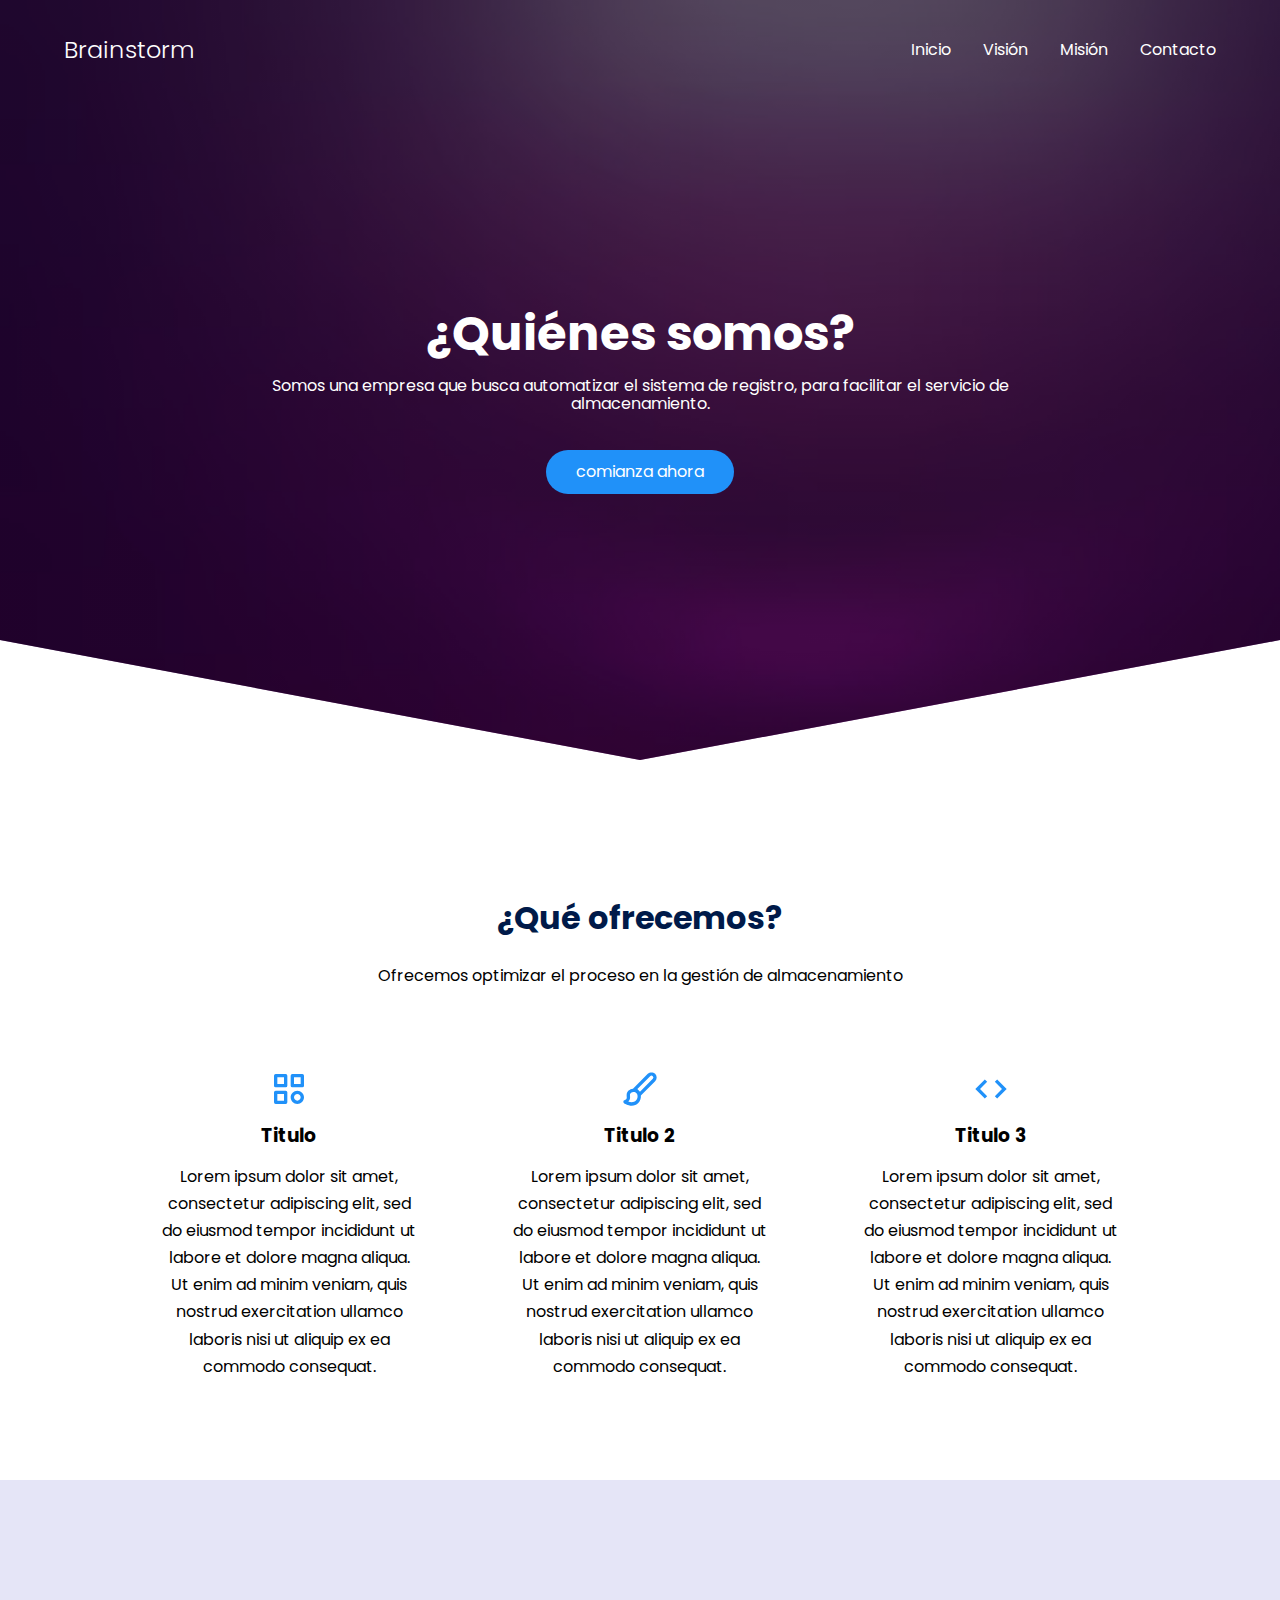
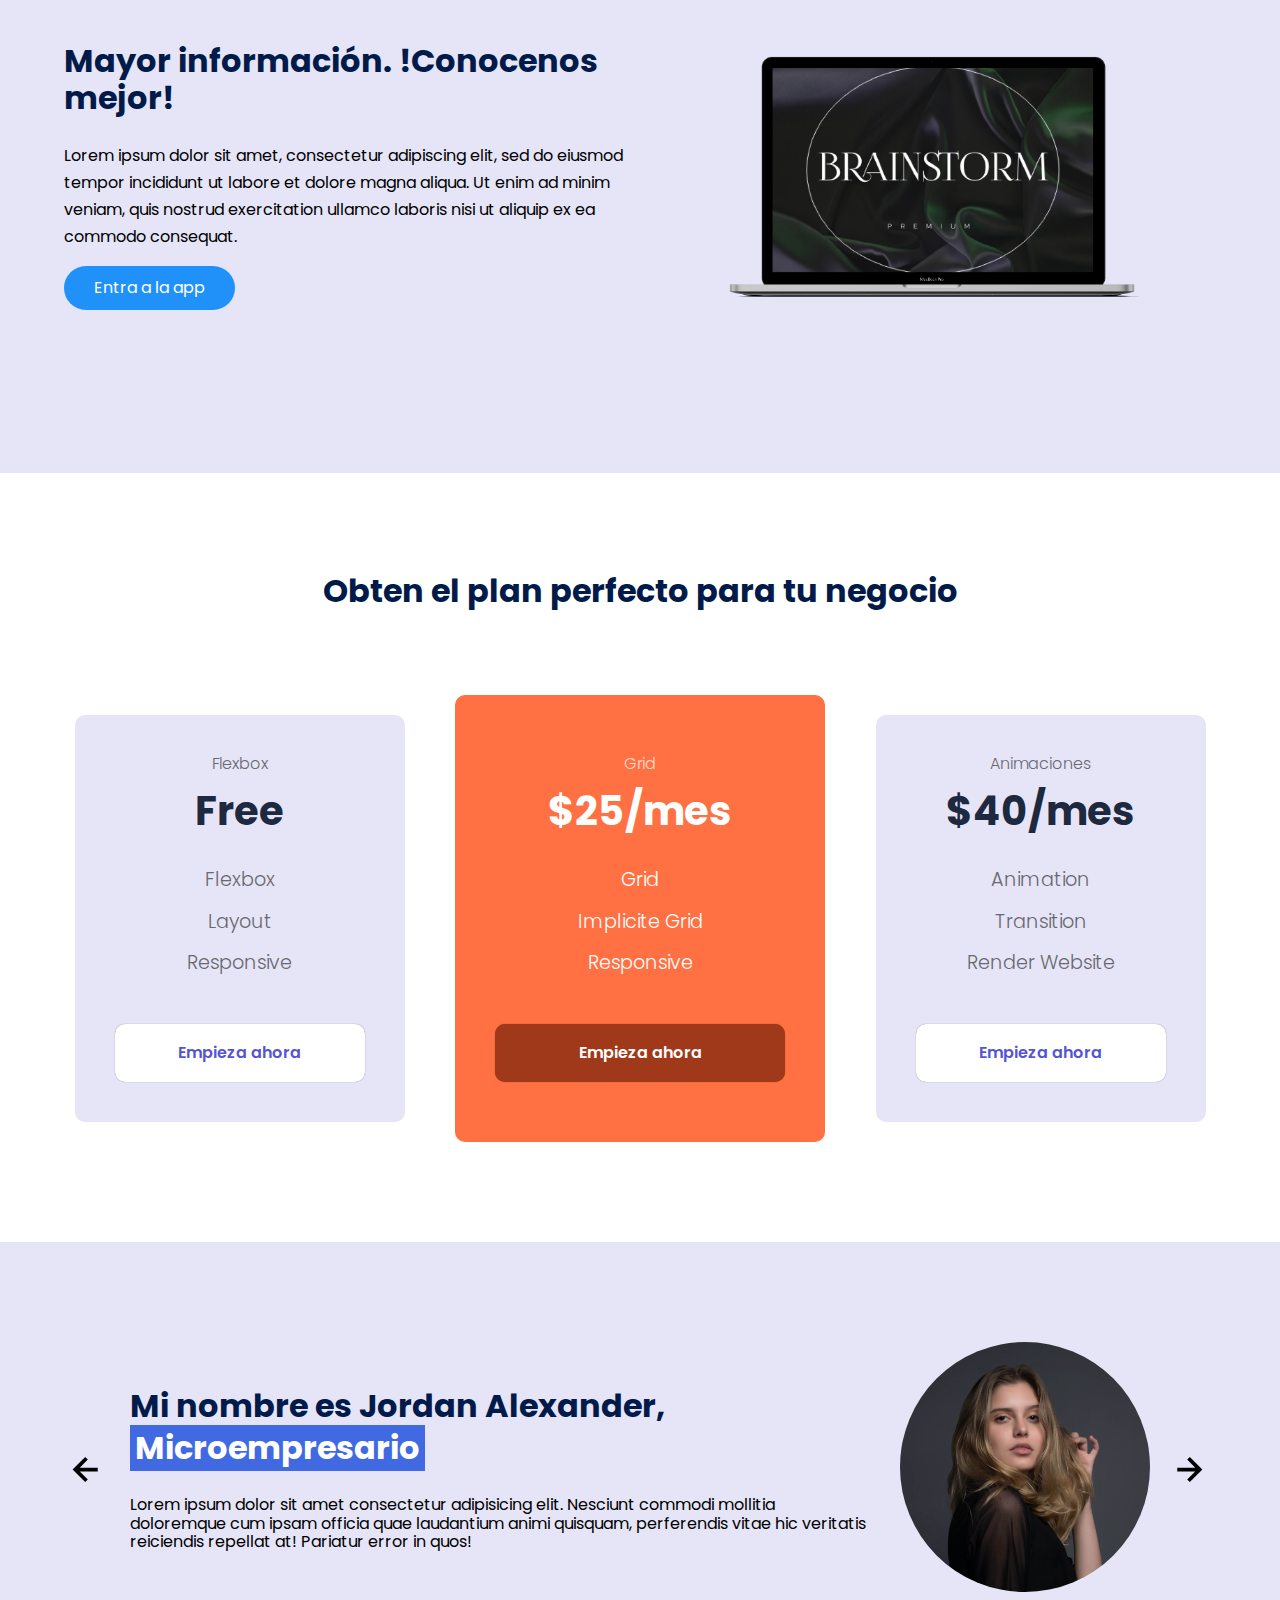
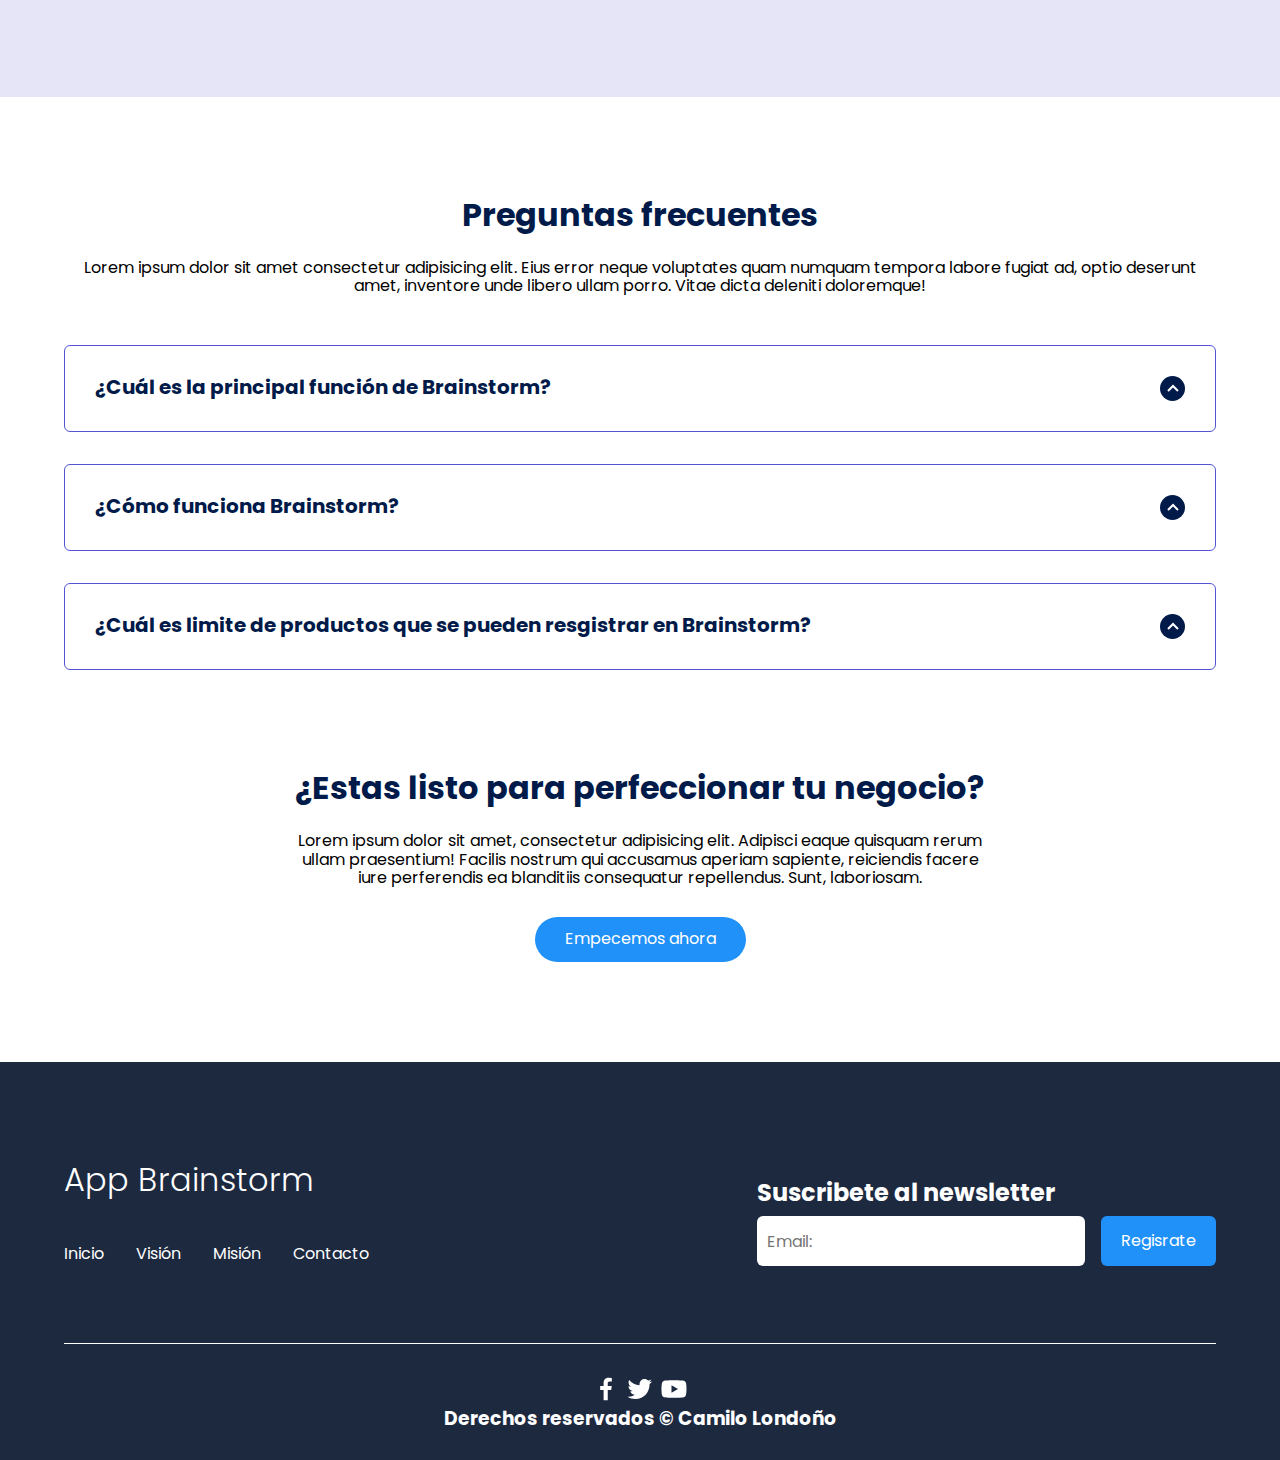
==== index.html @ 12e3c2f5 "Brainstorm" ====
<!DOCTYPE html>
<html lang="es">
<head>
    <meta charset="UTF-8">
    <meta http-equiv="X-UA-Compatible" content="IE=edge">
    <meta name="viewport" content="width=device-width, initial-scale=1.0">
    <title>Brainstorm</title>
    <link rel="icon" href="./images/brainstorm.png">
    <link rel="stylesheet" href="./css/normalize.css">
    <link rel="stylesheet" href="./css/estilos.css">

    <meta name="theme-color" content="#2091f9">
    
<meta name="title" content="Brainstorm- La mejor aplicacion para tu negocio." />
<meta name="description" content="Integre diferentes productos en una sola app para que su proximo consumidor escoja el artículo que cumpla sus expectativas.  " />

<meta property="og:type" content="website" />
<meta property="og:url" content="https://Brainstorm.com/" />
<meta property="og:title" content="Brainstorm- La mejor aplicacion para tu negocio." />
<meta property="og:description" content="Integre diferentes productos en una sola app para que su proximo consumidor escoja el artículo que cumpla sus expectativas.  " />
<meta property="og:image" content="https://metatags.io/images/meta-tags.png" />

<!-- Twitter -->
<meta property="twitter:card" content="summary_large_image" />
<meta property="twitter:url" content="https://Brainstorm.com/" />
<meta property="twitter:title" content="Brainstorm- La mejor aplicacion para tu negocio." />
<meta property="twitter:description" content="Integre diferentes productos en una sola app para que su proximo consumidor escoja el artículo que cumpla sus expectativas.  " />
<meta property="twitter:image" content="https://metatags.io/images/meta-tags.png" />

<!-- Meta Tags Generated with https://metatags.io -->
</head>
<body>
    
    <header class="hero">
        <nav class="nav container">
            <div class="nav__logo">
                <h2 class="nav__title">Brainstorm</h2>
            </div>

            <ul class="nav__link nav__link--menu">
                <li class="nav__items">
                    <a href="#" class="nav__links">Inicio</a>
                </li>
                <li class="nav__items">
                    <a href="#" class="nav__links">Visión</a>
                </li>
                <li class="nav__items">
                    <a href="#" class="nav__links">Misión</a>
                </li>
                <li class="nav__items">
                    <a href="#" class="nav__links">Contacto</a>
                </li>

                <img src="./images/close.svg" alt="" class="nav__close">
            </ul>

            <div class="nav__menu">
                <img src="./images/menu.svg" alt="" class="nav__img">
            </div>
        </nav>

        <section class="hero__container container">
            <h1 class="hero__title">¿Quiénes somos?</h1>
            <p class="hero__paragraph">Somos una empresa que busca automatizar el sistema de registro, para facilitar el servicio de almacenamiento.</p>
            <a href="#" class="cta">comianza ahora</a>
        </section>
    </header>

    <main>
        <section class="container about">
            <h2 class="subtitle">¿Qué ofrecemos?</h2>
            <p class="about__paragraph">Ofrecemos optimizar el proceso en la gestión de almacenamiento</p>

            <div class="about__main">
                <article class="about__icons">
                    <img src="./images/shapes.svg" class="about__icon">
                    <h3 class="about__title">Titulo</h3>
                    <p class="about__paragraph">Lorem ipsum dolor sit amet, consectetur adipiscing elit, sed do eiusmod tempor incididunt ut labore et dolore magna aliqua. Ut enim ad minim veniam, quis nostrud exercitation ullamco laboris nisi ut aliquip ex ea commodo consequat.</p>
                </article>

                <article class="about__icons">
                    <img src="./images/paint.svg" class="about__icon">
                    <h3 class="about__title">Titulo 2</h3>
                    <p class="about__paragraph">Lorem ipsum dolor sit amet, consectetur adipiscing elit, sed do eiusmod tempor incididunt ut labore et dolore magna aliqua. Ut enim ad minim veniam, quis nostrud exercitation ullamco laboris nisi ut aliquip ex ea commodo consequat.</p>
                </article>

                <article class="about__icons">
                    <img src="./images/code.svg" class="about__icon">
                    <h3 class="about__title">Titulo 3</h3>
                    <p class="about__paragraph">Lorem ipsum dolor sit amet, consectetur adipiscing elit, sed do eiusmod tempor incididunt ut labore et dolore magna aliqua. Ut enim ad minim veniam, quis nostrud exercitation ullamco laboris nisi ut aliquip ex ea commodo consequat.</p>
                </article>
            </div>    
        </section>

        <section class="knowledge">
            <div class="knowledge__container container">
                <div class="knowledge__texts">
                    <h2 class="subtitle">Mayor información. !Conocenos mejor!</h2>
                    <p class="knowledge__paragraph">Lorem ipsum dolor sit amet, consectetur adipiscing elit, sed do eiusmod tempor incididunt ut labore et dolore magna aliqua. Ut enim ad minim veniam, quis nostrud exercitation ullamco laboris nisi ut aliquip ex ea commodo consequat.</p>
                    <a href="#" class="cta">Entra a la app</a>
                </div>

                <figure class="knowledge__picture">
                    <img src="./images/1 (1).png" class="knowledge__img">
                </figure>
            </div>
        </section>

        <section class="price container">
            <h2 class="subtitle">Obten el plan perfecto para tu negocio</h2>
            <div class="price__table">
                <div class="price__element">
                    <p class="price__name">Flexbox</p>
                    <h3 class="price__price">Free</h3>

                    <div class="price__items">
                        <p class="price__features">Flexbox</p>
                        <p class="price__features">Layout</p>
                        <p class="price__features">Responsive</p>
                    </div>


                    <a href="#" class="price__cta">Empieza ahora</a>
                </div>


                <div class="price__element price__element--best">
                    <p class="price__name">Grid</p>
                    <h3 class="price__price">$25/mes</h3>

                    <div class="price__items">
                        <p class="price__features">Grid</p>
                        <p class="price__features">Implicite Grid</p>
                        <p class="price__features">Responsive</p>
                    </div>


                    <a href="#" class="price__cta">Empieza ahora</a>
                </div>


                <div class="price__element">
                    <p class="price__name">Animaciones</p>
                    <h3 class="price__price">$40/mes</h3>

                    <div class="price__items">
                        <p class="price__features">Animation</p>
                        <p class="price__features">Transition</p>
                        <p class="price__features">Render Website</p>
                    </div>


                    <a href="#" class="price__cta">Empieza ahora</a>
                </div>



            </div>
        </section>

        <section class="testimony">
            <div class="testimony__container container">
                <img src="./images/leftarrow.svg" class="testimony__arrow" id="before">
                <section class="testimony__body testimony__body--show" data-id="1">
                    <div class="testimony__text">
                        <h2 class="subtitle">Mi nombre es Jordan Alexander, <span class="testimony__course"> Microempresario</span></h2>
                        <p class="testimony__review">Lorem ipsum dolor sit amet consectetur adipisicing elit. Nesciunt commodi mollitia doloremque cum ipsam officia quae laudantium animi quisquam, perferendis vitae hic veritatis reiciendis repellat at! Pariatur error in quos!</p>
                    </div>

                    <figure class="testimony__picture">
                        <img src="./images/face1.jpg" class="testimony__img">
                    </figure>
                </section>

                <section class="testimony__body" data-id="2">
                    <div class="testimony__text">
                        <h2 class="subtitle">Mi nombre es Alejandra Perez, <span class="testimony__course"> Microempresario</span></h2>
                        <p class="testimony__review">Lorem ipsum dolor sit amet consectetur adipisicing elit. Nesciunt commodi mollitia doloremque cum ipsam officia quae laudantium animi quisquam, perferendis vitae hic veritatis reiciendis repellat at! Pariatur error in quos!</p>
                    </div>

                    <figure class="testimony__picture">
                        <img src="./images/face2.jpg" class="testimony__img">
                    </figure>
                </section>

                <section class="testimony__body" data-id="3">
                    <div class="testimony__text">
                        <h2 class="subtitle">Mi nombre es Karen Arteaga, <span class="testimony__course"> Microempresario</span></h2>
                        <p class="testimony__review">Lorem ipsum dolor sit amet consectetur adipisicing elit. Nesciunt commodi mollitia doloremque cum ipsam officia quae laudantium animi quisquam, perferendis vitae hic veritatis reiciendis repellat at! Pariatur error in quos!</p>
                    </div>

                    <figure class="testimony__picture">
                        <img src="./images/face3.jpg" class="testimony__img">
                    </figure>
                </section>

                <section class="testimony__body" data-id="4">
                    <div class="testimony__text">
                        <h2 class="subtitle">Mi nombre es Haron de la Torre, <span class="testimony__course"> Microempresario</span></h2>
                        <p class="testimony__review">Lorem, ipsum dolor sit amet consectetur adipisicing elit. Ut est
                            esse, niam laboriosam saepe reiciendis dolorem. Cum, ratione voluptatum!</p>
                    </div>

                    <figure class="testimony__picture">
                        <img src="./images/imagen4.jpg" class="testimony__img">
                    </figure>
                </section>
                <img src="./images/rightarrow.svg" class="testimony__arrow" id="next">
            </div>
        </section>

        <section class="questions container">
            <h2 class="subtitle">Preguntas frecuentes</h2>
            <p class="questions__paragraph">Lorem ipsum dolor sit amet consectetur adipisicing elit. Eius error neque voluptates quam numquam tempora labore fugiat ad, optio deserunt amet, inventore unde libero ullam porro. Vitae dicta deleniti doloremque!</p>
            
            <section class="questions__container">
                <article class="questions__padding">
                    <div class="questions__answer">
                        <h3 class="questions__title">¿Cuál es la principal función de Brainstorm?
                            <span class="questions__arrow">
                                <img src="./images/arrow.svg" class="questions__img">
                            </span>
                        </h3>

                        <p class="questions__show">Lorem ipsum dolor Provident, modi atque inventore suscipit deserunt assumenda natus eaque debitis tenetur cum, omnis quidem ex odio ea consequuntur, officiis nisi tempora quam. Lorem ipsum dolor sit amet consectetur adipisicing elit. Ad, error voluptas voluptatem accusamus nulla ducimus laudantium! Harum earum quibusdam modi, et ipsam sequi ullam voluptatem, mollitia explicabo molestiae, iste tempora!</p>
                    </div>
                </article>

                <article class="questions__padding">
                    <div class="questions__answer">
                        <h3 class="questions__title">¿Cómo funciona Brainstorm?
                            <span class="questions__arrow">
                                <img src="./images/arrow.svg" class="questions__img">
                            </span>
                        </h3>

                        <p class="questions__show">Lorem ipsum dolor Provident, modi atque inventore suscipit deserunt assumenda natus eaque debitis tenetur cum, omnis quidem ex odio ea consequuntur, officiis nisi tempora quam. Lorem ipsum dolor sit amet consectetur adipisicing elit. Ad, error voluptas voluptatem accusamus nulla ducimus laudantium! Harum earum quibusdam modi, et ipsam sequi ullam voluptatem, mollitia explicabo molestiae, iste tempora!</p>
                    </div>
                </article>

                <article class="questions__padding">
                    <div class="questions__answer">
                        <h3 class="questions__title">¿Cuál es limite de productos que se pueden resgistrar en Brainstorm?
                            <span class="questions__arrow">
                                <img src="./images/arrow.svg" class="questions__img">
                            </span>
                        </h3>

                        <p class="questions__show">Lorem ipsum dolor Provident, modi atque inventore suscipit deserunt assumenda natus eaque debitis tenetur cum, omnis quidem ex odio ea consequuntur, officiis nisi tempora quam. Lorem ipsum dolor sit amet consectetur adipisicing elit. Ad, error voluptas voluptatem accusamus nulla ducimus laudantium! Harum earum quibusdam modi, et ipsam sequi ullam voluptatem, mollitia explicabo molestiae, iste tempora!</p>
                    </div>
                </article>
            </section>

            <section class="questions__offer">
                <h2 class="subtitle">¿Estas listo para perfeccionar tu negocio?</h2>
                <p class="questions__copy">Lorem ipsum dolor sit amet, consectetur adipisicing elit. Adipisci eaque quisquam rerum ullam praesentium! Facilis nostrum qui accusamus aperiam sapiente, reiciendis facere iure perferendis ea blanditiis consequatur repellendus. Sunt, laboriosam.</p>
                <a href="#" class="cta">Empecemos ahora</a>
            </section>
            
        </section>
        
    </main>

    <footer class="footer">
        <section class="footer__container container">
            <nav class="nav nav--footer">
                <h2 class="footer__title">App Brainstorm</h2>

                <ul class="nav__link nav__link--footer">
                    <li class="nav__items">
                        <a href="#" class="nav__links">Inicio</a>
                    </li>
                    <li class="nav__items">
                        <a href="#" class="nav__links">Visión</a>
                    </li>
                    <li class="nav__items">
                        <a href="#" class="nav__links">Misión</a>
                    </li>
                    <li class="nav__items">
                        <a href="#" class="nav__links">Contacto</a>
                    </li>
                </ul>
            </nav>

            <form class="footer__form" action="https://formspree.io/f/myyqkqev"
            method="POST">
                <h2 class="footer__newsletter">Suscribete al newsletter</h2>
                <div class="footer__inputs">
                    <input type="email" placeholder="Email:" class="footer__input" name="email">
                    <input type="submit" value="Regisrate" class="footer__submit">
                </div>
            </form>
        </section>

        <section class="footer__copy container">
            <div class="footer__social">
                <a href="#" class="footer__icons"><img src="/images/facebook.svg" class="footer__img"></a>
                <a href="#" class="footer__icons"><img src="/images/twitter.svg" class="footer__img"></a>
                <a href="#" class="footer__icons"><img src="/images/youtube.svg" class="footer__img"></a>
            </div>

            <h3 class="footer__cpyright">Derechos reservados &copy; Camilo Londoño</h3>
        </section>
    </footer>


    <script src="./js/slider.js"></script>
    <script src="./js/questions.js"></script>
    <script src="./js/menu.js"></script>
</body>
</html>
---- css/estilos.css ----
@import url('https://fonts.googleapis.com/css2?family=Poppins:wght@300;400;600;700&display=swap');

:root{
    --padding-container: 100px 0;
    --color-title: #001a49;
}

body{
    font-family: 'Poppins', sans-serif;
}

.container{
    width: 90%;
    max-width: 1200px;
    margin: 0 auto;
    overflow: hidden;
    padding: var(--padding-container);
}

.hero{
  width: 100%;
  height: 100vh;
  min-height: 600px;
  max-height: 800px;
  position: relative;
  display: grid;
  grid-template-rows: 100px ;
  color: #fff;
}

.hero::before{
    content: "";
    position: absolute;
    top: 0;
    left: 0;
    width: 100%;
    height: 100%;
    background-image: linear-gradient(180deg, #0000008c 0%, #0000008c 100%), url('../images/FONDO.avif');
    background-size: cover;
    clip-path: polygon(0 0, 100% 0, 100% 80%, 50% 95%, 0 80%);
    z-index: -1;
}

/* NAV */

.nav{
    --padding-container:0;
    height: 100%;
    display: flex;
    align-items: center;
}

.nav__title{
    font-weight: 300;
}

.nav__link{
    margin-left: auto;
    padding: 0;
    display: grid;
    grid-auto-flow: column;
    grid-auto-columns: max-content;
    gap: 2em;
}

.nav__items{
    list-style: none;
}

.nav__links{
    color: #fff;
    text-decoration: none;
}

.nav__menu{
    margin-left: auto;
    cursor: pointer;
    display: none;
}

.nav__img{
    display: block;
    width: 30px;
}

.nav__close{
    display: var(--show, none);
}


/* HERO CONTAINER*/

.hero__container{
    max-width: 800px;
    --padding-container: 0;
    display: grid;
    grid-auto-rows: max-content;
    align-content: center;
    gap: 1em;
    padding-bottom: 100px;
    text-align: center;
}

.hero__title{
    font-size: 3rem;   
}

.hero__paragraph{
    margin-bottom: 20px;
}

.cta{
    display: inline-block;
    background-color: #2091F9;
    justify-self: center;
    color: #fff;
    text-decoration: none;
    padding: 13px 30px;
    border-radius: 30px;
}

/* ABOUT*/

.about{
    text-align: center;
}

.subtitle{
    color: var(--color-title);
    font-size: 2rem;
    margin-bottom: 25px;
}


.about__paragraph{
    line-height: 1.7;
}

.about__main{
    padding-top: 80px;
    display: grid;
    width: 90%;
    margin: 0 auto;
    gap: 1em;
    overflow: hidden;
    grid-template-columns: repeat(auto-fit, minmax(260px, auto));
}

.about__icons{
    display: grid;
    gap: 1em;
    justify-items: center;
    width: 260px;
    overflow: hidden;
    margin: 0 auto;
}

.about__icon{
    width: 40px;
}

/* knowledge */

.knowledge{
    background-color: #e5e5f7;
    background-image:  radial-gradient(#1a00a9 0.5px, transparent 0.5px), radial-gradient(#1a00a9 0.5px, #e5e5f7 0.5px);
    background-size: 20px 20px;
    background-position: 0 0,10px 10px;
    overflow: hidden;
}

.knowledge__container{
    display: grid;
    grid-template-columns: 1fr 1fr;
    gap: 1em;
    align-items: center;
}


.knowledge__picture{
    max-width: 600px;
}

.knowledge__paragraph{
    line-height: 1.7;
    margin-bottom: 15px;
}

.knowledge__img{
    width: 100%;
    display: block;
}


/* PRICE*/

.price{
    text-align: center;
}

.price__table{
    padding-top: 60px;
    display: flex;
    flex-wrap: wrap;
    gap: 2.5em;
    justify-content: space-evenly;
    align-items: center;
}

.price__element{
    background-color: #e5e5f7;
    text-align: center;
    border-radius: 10px;
    width: 330px;
    padding: 40px;
    --color-plan: #696871;
    --color-price: #1d293f;
    --bg-cta: #fff;
    --color-cta: #5454d4;
    --color-items: #696871;
}

.price__element--best{
    width: 370px;
    padding: 60px 40px;
    background-color: #ff7143;
    --color-plan: rgb(255 255 255 / 75%);
    --color-price: #fff;
    --bg-cta: #9f3919;
    --color-cta: #fff;
    --color-items: #fff;
}


.price__name{
    color: var(--color-plan);
    margin-bottom: 15px;
    font-weight: 300;
}


.price__price{
    font-size: 2.5rem;
    color: var(--color-price);
}

.price__items{
    margin-top: 35px;
    display: grid;
    gap: 1em;
    font-weight: 300;
    font-size: 1.2rem;
    margin-bottom: 50px;
    color: var(--color-items);
}

.price__cta{
    display: block;
    padding: 20px 0;
    border-radius: 10px;
    text-decoration: none;
    background-color: var(--bg-cta);
    font-weight: 600;
    color: var(--color-cta);
    box-shadow: 0 0 1px rgba(0, 0, 0, .5);
}

/* testimony */ 

.testimony{
    background-color: #e5e5f7;
}

.testimony__container{
    display: grid;
    grid-template-columns: 50px 1fr 50px;
    gap: 1em;
    align-items: center;
}

.testimony__body{
    display: grid;
    grid-template-columns: 1fr max-content;
    justify-content: space-between;
    align-items: center;
    gap: 2em;
    grid-column: 2/3;
    grid-row: 1/2;
    opacity: 0;
    pointer-events: none;
}


.testimony__body--show{
    pointer-events: unset;
    opacity: 1;
    transition: opacity 1.5s ease-in-out;
}

.testimony__img{
    width: 250px;
    height: 250px;
    border-radius: 50%;
    object-fit: cover;
    object-position: 50% 30%;
}

.testimony__texts{
    max-width: 700px;
}

.testimony__course{
    background-color: royalblue;
    color: #fff;
    display: inline-block;
    padding: 5px;
}

.testimony__arrow{
    width: 90%;
    cursor: pointer;
}

/* QUESTIONS */

.questions{
    text-align: center;
}

.questions__container{
    display: grid;
    gap: 2em;
    padding-top: 50px;
    padding-bottom: 100px;
}

.questions__padding{
    padding: 0;
    transition: padding .3s;
    border: 1px solid #5454d4;
    border-radius: 6px;
}

.questions__padding--add{
    padding-bottom: 30px;

}

.questions__answer{
    padding: 0 30px 0;
    overflow: hidden;
}

.questions__title{
    text-align: left;
    display: flex;
    font-size: 20px;
    padding: 30px 0 30px;
    cursor: pointer;
    color: var(--color-title);
    justify-content: space-between;
}

.questions__arrow{
    border-radius: 50%;
    background-color: var(--color-title);
    width: 25px;
    height: 25px;
    display: flex;
    justify-content: center;
    align-items: center;
    align-self: flex-end;
    margin-left: 10px;
    transition: transform .3s;
}

.questions__arrow--rotate{
    transform: rotate(180deg);
}

.questions__show{
    text-align: left;
    height: 0;
    transition: height .3s;
}

.questions__img{
    display: block;
}

.questions__copy{
    width: 60%;
    margin: 0 auto;
    margin-bottom: 30px;
}

/* FOOTER */

.footer{
    background-color: #1d293f;
}

.footer__title{
    font-weight: 300;
    font-size: 2rem;
    margin-bottom: 30px;
}

.footer__title, .footer__newsletter{
    color: #fff;
}

.footer__container{
    display: flex;
    justify-content: space-between;
    align-items: center;
    border-bottom: 1px solid #fff;
    padding-bottom: 60px;
}

.nav--footer{
    padding-bottom: 20px;
    display: grid;
    gap: 1em;
    grid-auto-flow: row;
    height: 100%;
}

.nav__link--footer{
    display: flex;
    margin: 0;
    margin-right: 20px;
    flex-wrap: wrap;
}

.footer__inputs{
    margin-top: 10px;
    display: flex;
    overflow: hidden;
}

.footer__input{
    background-color: #fff;
    height: 50px;
    display: block;
    padding-left: 10px;
    border-radius: 6px;
    font-size: 1rem;
    outline: none;
    border: none;
    margin-right: 16px;
}

.footer__submit{
    margin-left: auto;
    display: inline-block;
    height: 50px;
    padding: 0 20px;
    background-color: #2091f9;
    border: none;
    font-size: 1rem;
    color: #fff;
    border-radius: 6px;
    cursor: pointer;
}


.footer__copy{
    --padding-container: 30px 0;
    text-align: center;
    color: #fff;
}

.footer__copyright{
    font-weight: 300;
}

.footer__icons{
    margin-bottom: 10px;
}

.footer__img{
    width: 30px;
}


/* MEDIA QUERIES */

@media (max-width: 800px){
    .nav__menu{
        display: block;
    }

    .nav__link--menu{
        position: fixed;
        background-color: #000 ;
        top: 0;
        left: 0;
        height: 100%;
        width: 100%;
        display: flex;
        flex-direction: column;
        justify-content: space-evenly;
        align-items: center;
        z-index: 100;
        opacity: 0;
        pointer-events: none;
        transition: .7s opacity;
    }

    .nav__link--show{
        --show: block;
        opacity: 1;
        pointer-events: unset;
    }

    .nav__close{
        position: absolute;
        top: 30px;
        right: 30px;
        width: 30px;
        cursor: pointer;
    }

    .hero__title{
        font-size: 2.5rem;
    }

    .about__main{
        gap: 2em;
    }

    .about__icons:last-of-type{
        grid-column: 1/-1;
    }

    .knowledge__container{
        grid-template-columns: 1fr;
        grid-template-rows: max-content 1fr;
        gap: 3em;
        text-align: center;
    }


    .knowledge__picture{
        grid-row: 1/2;
        justify-self: center;
    }

    .testimony__container{
        grid-template-columns: 30px 1fr 30px;
    }

    .testimony__body{
        grid-template-columns: 1fr;
        grid-template-rows: max-content max-content;
        gap: 3em;
        justify-items: center;
    }

    .testimony__img{
        width: 200px;
        height: 200px;
    }

    .questions__copy{
        width: 100%;
    }

    .footer__container{
        flex-wrap: wrap;
    }

    .nav--footer{
        width: 100%;
        justify-items: center;
    }

    .nav__link--footer{
        width: 100%;
        justify-content: space-evenly;
        margin: 0;
    }

    .footer__form{
        width: 100%;
        justify-content: space-evenly;
    }

    .footer__input{
        flex: 1;
    }
}

@media (max-width: 600px){
    .hero__title{
        font-size: 2rem;
    }

    .hero__paragraph{
        font-size: 1rem;
    }

    .subtitle{
        font-size: 1.8rem;
    }

    .price__element{
        width: 90%;
    }

    .price__element--best{
        width: 90%;
        padding: 40px;
    }

    .price__price{
        font-size: 2rem;
    }

    .testimony{
        --padding-container: 60px 0;
    }

    .testimony__container{
        grid-template-columns: 28px 1fr 28px;
        gap: .1em;
    }

    .testimony__arrow{
        width: 100%;
    }

    .testimony__course{
        margin-top: 15px;
    }

    .questions__title{
        font-size: 1rem;
    }

    .nav__link--footer{
        justify-content: space-between;
    }

    .nav--footer{
        padding: 0;
    }

    .footer__title{
        justify-self: start;
        margin-bottom: 15px;
    }

    .nav--footer{
        padding-bottom: 60px;
    }

    .footer__inputs{
        flex-wrap: wrap;
    }

    .footer__input{
        flex-basis: 100%;
        margin: 0;
        margin-bottom: 16px;
    }

    .footer__submit{
        margin: 0;
        width: 100%;
    }
}
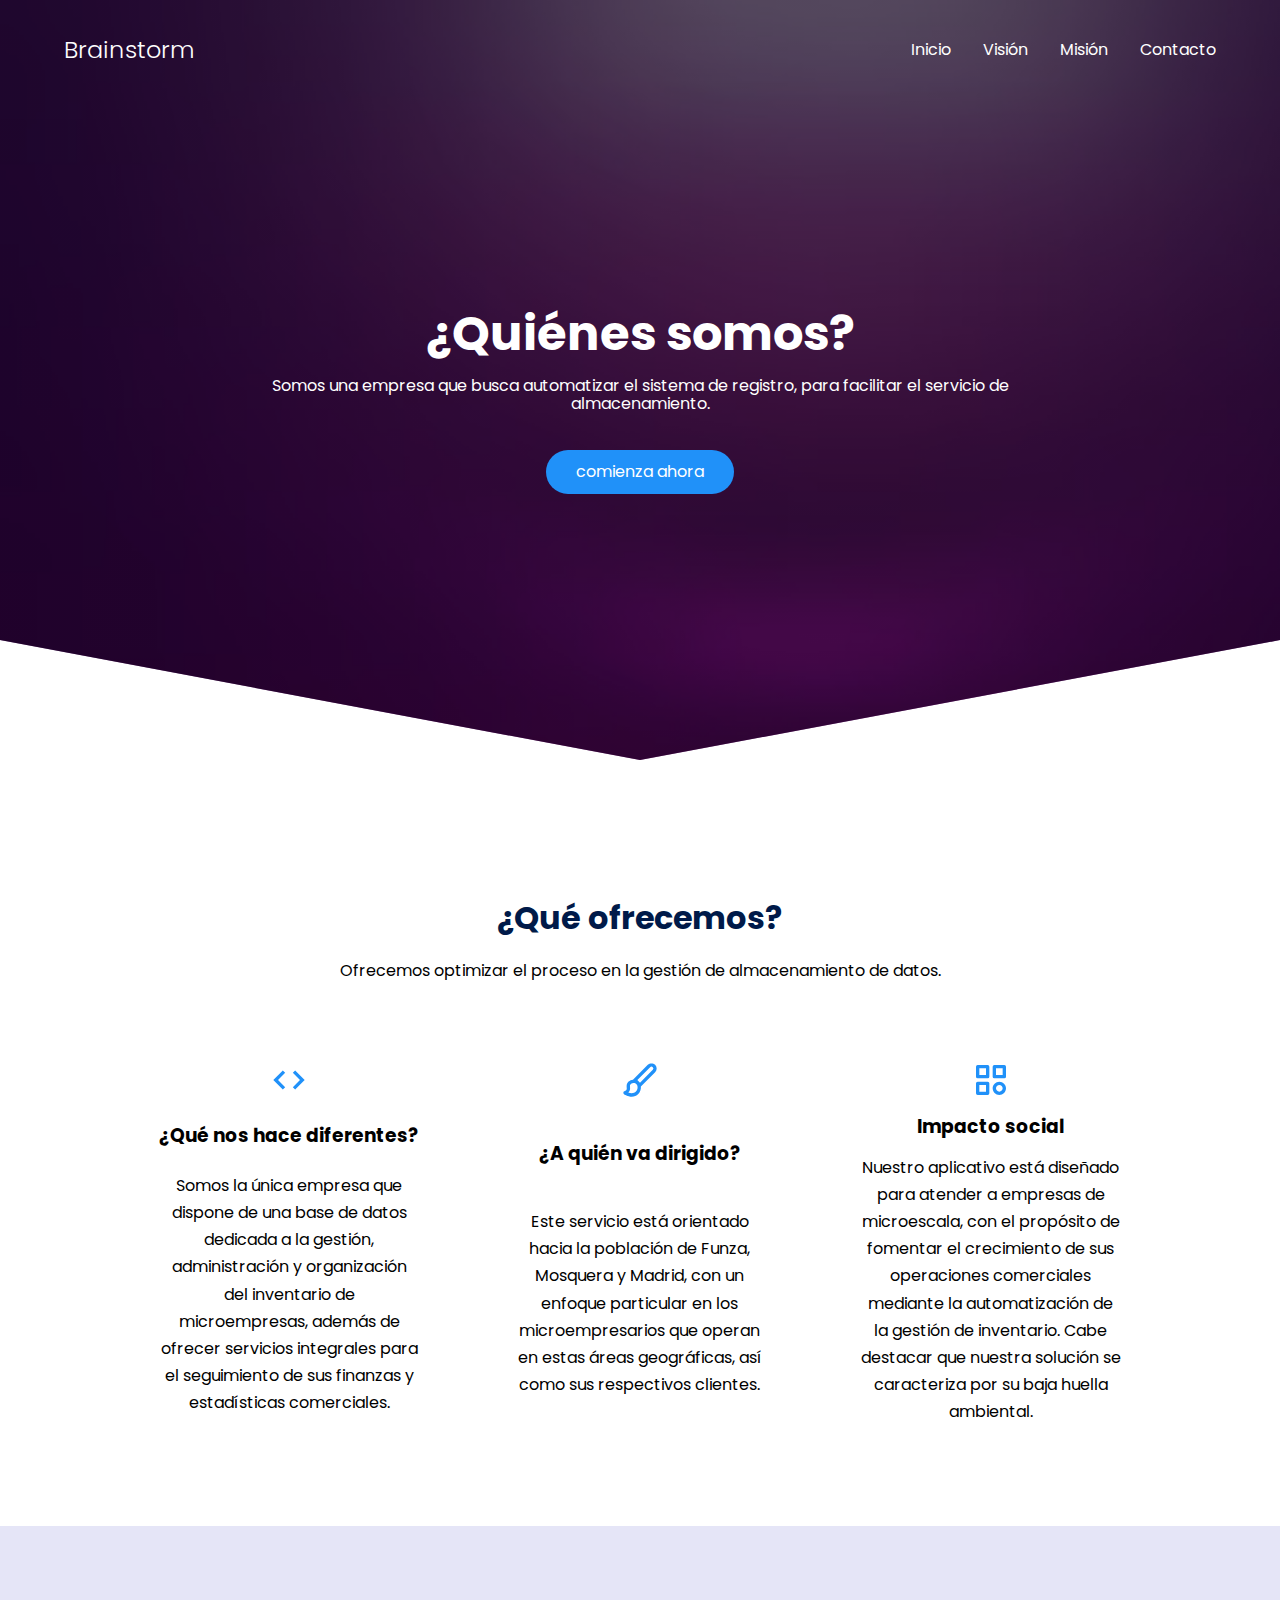
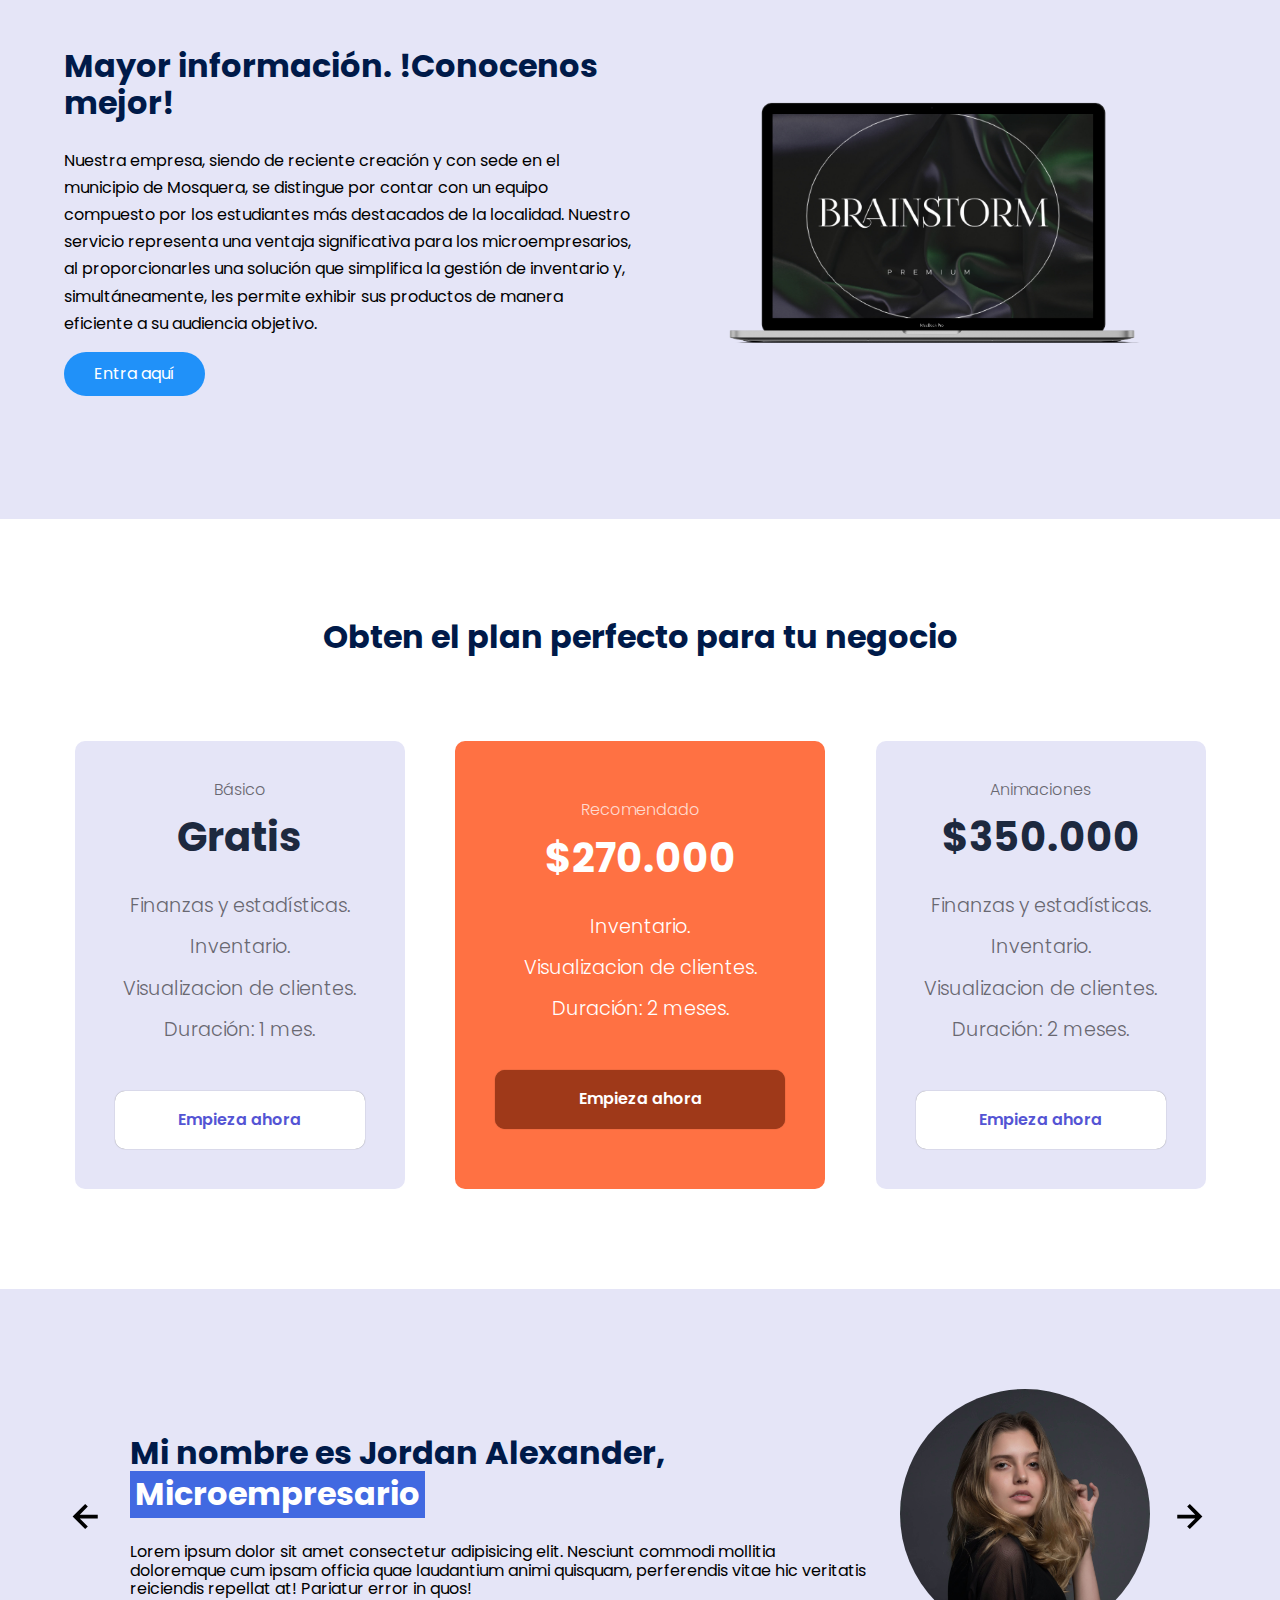
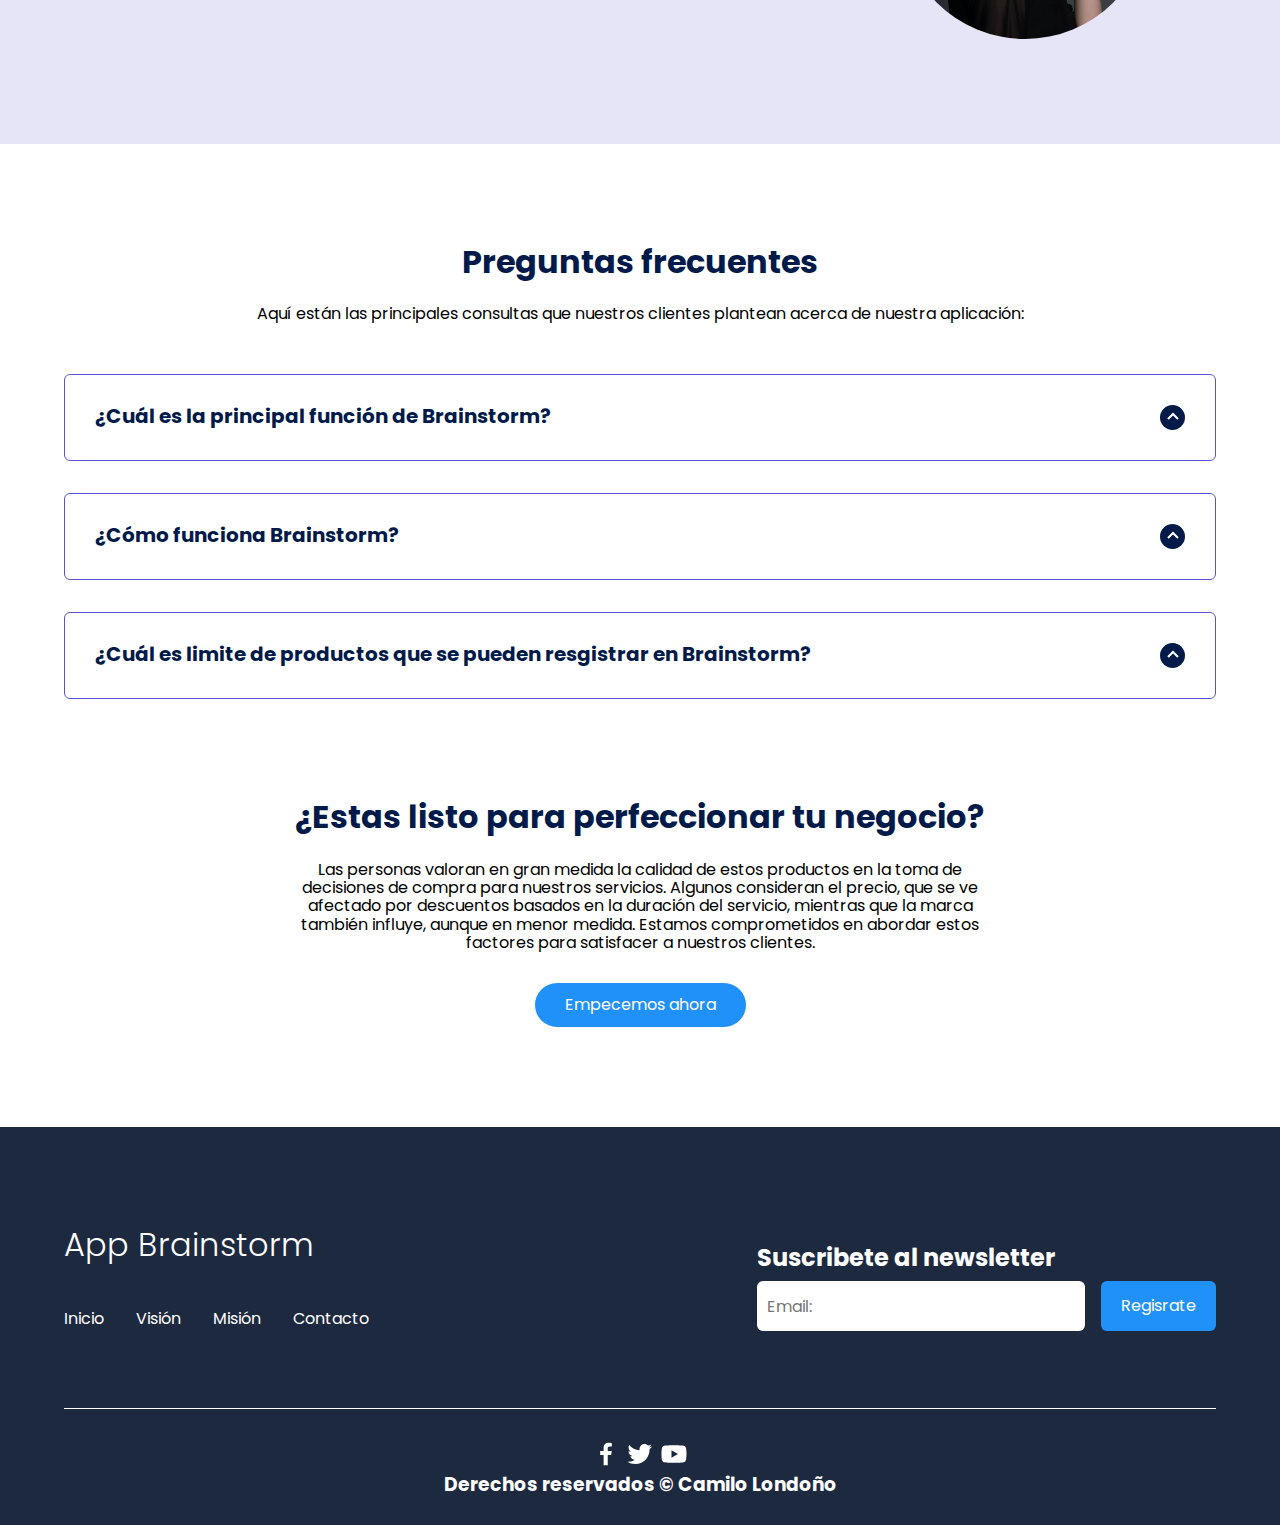
==== commit d39c054b: "More" ====
--- a/index.html
+++ b/index.html
@@ -15,19 +15,19 @@
 <meta name="description" content="Integre diferentes productos en una sola app para que su proximo consumidor escoja el artículo que cumpla sus expectativas.  " />
 
 <meta property="og:type" content="website" />
-<meta property="og:url" content="https://Brainstorm.com/" />
+<meta property="og:url" content="https://1cam-ilo.github.io" />
 <meta property="og:title" content="Brainstorm- La mejor aplicacion para tu negocio." />
 <meta property="og:description" content="Integre diferentes productos en una sola app para que su proximo consumidor escoja el artículo que cumpla sus expectativas.  " />
-<meta property="og:image" content="https://metatags.io/images/meta-tags.png" />
-
-<!-- Twitter -->
+<meta property="og:image" content="https://1cam-ilo.github.io/images/computer.png" />
+
+
 <meta property="twitter:card" content="summary_large_image" />
-<meta property="twitter:url" content="https://Brainstorm.com/" />
+<meta property="twitter:url" content="https://1cam-ilo.github.io" />
 <meta property="twitter:title" content="Brainstorm- La mejor aplicacion para tu negocio." />
 <meta property="twitter:description" content="Integre diferentes productos en una sola app para que su proximo consumidor escoja el artículo que cumpla sus expectativas.  " />
-<meta property="twitter:image" content="https://metatags.io/images/meta-tags.png" />
-
-<!-- Meta Tags Generated with https://metatags.io -->
+<meta property="twitter:image" content="https://1cam-ilo.github.io/images/computer.png" />
+
+
 </head>
 <body>
     
@@ -39,16 +39,16 @@
 
             <ul class="nav__link nav__link--menu">
                 <li class="nav__items">
-                    <a href="#" class="nav__links">Inicio</a>
+                    <a href="./index.html" class="nav__links">Inicio</a>
                 </li>
                 <li class="nav__items">
-                    <a href="#" class="nav__links">Visión</a>
+                    <a href="./vision.html" class="nav__links">Visión</a>
                 </li>
                 <li class="nav__items">
-                    <a href="#" class="nav__links">Misión</a>
+                    <a href="./mision.html" class="nav__links">Misión</a>
                 </li>
                 <li class="nav__items">
-                    <a href="#" class="nav__links">Contacto</a>
+                    <a href="./contacto.html" class="nav__links">Contacto</a>
                 </li>
 
                 <img src="./images/close.svg" alt="" class="nav__close">
@@ -62,32 +62,33 @@
         <section class="hero__container container">
             <h1 class="hero__title">¿Quiénes somos?</h1>
             <p class="hero__paragraph">Somos una empresa que busca automatizar el sistema de registro, para facilitar el servicio de almacenamiento.</p>
-            <a href="#" class="cta">comianza ahora</a>
+            <a href="./contacto.html" class="cta">comienza ahora</a>
         </section>
     </header>
 
     <main>
         <section class="container about">
             <h2 class="subtitle">¿Qué ofrecemos?</h2>
-            <p class="about__paragraph">Ofrecemos optimizar el proceso en la gestión de almacenamiento</p>
+            <p class="about">Ofrecemos optimizar el proceso en la gestión de almacenamiento de datos.</p>
 
             <div class="about__main">
+
+                <article class="about__icons">
+                    <img src="./images/code.svg" class="about__icon">
+                    <h3 class="about__title">¿Qué nos hace diferentes?</h3>
+                    <p class="about__paragraph">Somos la única empresa que dispone de una base de datos dedicada a la gestión, administración y organización del inventario de microempresas, además de ofrecer servicios integrales para el seguimiento de sus finanzas y estadísticas comerciales.</p>
+                </article>
+
+                <article class="about__icons">
+                    <img src="./images/paint.svg" class="about__icon">
+                    <h3 class="about__title">¿A quién va dirigido?</h3>
+                    <p class="about__paragraph">Este servicio está orientado hacia la población de Funza, Mosquera y Madrid, con un enfoque particular en los microempresarios que operan en estas áreas geográficas, así como sus respectivos clientes.</p>
+                </article>
+
                 <article class="about__icons">
                     <img src="./images/shapes.svg" class="about__icon">
-                    <h3 class="about__title">Titulo</h3>
-                    <p class="about__paragraph">Lorem ipsum dolor sit amet, consectetur adipiscing elit, sed do eiusmod tempor incididunt ut labore et dolore magna aliqua. Ut enim ad minim veniam, quis nostrud exercitation ullamco laboris nisi ut aliquip ex ea commodo consequat.</p>
-                </article>
-
-                <article class="about__icons">
-                    <img src="./images/paint.svg" class="about__icon">
-                    <h3 class="about__title">Titulo 2</h3>
-                    <p class="about__paragraph">Lorem ipsum dolor sit amet, consectetur adipiscing elit, sed do eiusmod tempor incididunt ut labore et dolore magna aliqua. Ut enim ad minim veniam, quis nostrud exercitation ullamco laboris nisi ut aliquip ex ea commodo consequat.</p>
-                </article>
-
-                <article class="about__icons">
-                    <img src="./images/code.svg" class="about__icon">
-                    <h3 class="about__title">Titulo 3</h3>
-                    <p class="about__paragraph">Lorem ipsum dolor sit amet, consectetur adipiscing elit, sed do eiusmod tempor incididunt ut labore et dolore magna aliqua. Ut enim ad minim veniam, quis nostrud exercitation ullamco laboris nisi ut aliquip ex ea commodo consequat.</p>
+                    <h3 class="about__title">Impacto social</h3>
+                    <p class="about__paragraph">Nuestro aplicativo está diseñado para atender a empresas de microescala, con el propósito de fomentar el crecimiento de sus operaciones comerciales mediante la automatización de la gestión de inventario. Cabe destacar que nuestra solución se caracteriza por su baja huella ambiental.</p>
                 </article>
             </div>    
         </section>
@@ -96,12 +97,12 @@
             <div class="knowledge__container container">
                 <div class="knowledge__texts">
                     <h2 class="subtitle">Mayor información. !Conocenos mejor!</h2>
-                    <p class="knowledge__paragraph">Lorem ipsum dolor sit amet, consectetur adipiscing elit, sed do eiusmod tempor incididunt ut labore et dolore magna aliqua. Ut enim ad minim veniam, quis nostrud exercitation ullamco laboris nisi ut aliquip ex ea commodo consequat.</p>
-                    <a href="#" class="cta">Entra a la app</a>
+                    <p class="knowledge__paragraph">Nuestra empresa, siendo de reciente creación y con sede en el municipio de Mosquera, se distingue por contar con un equipo compuesto por los estudiantes más destacados de la localidad. Nuestro servicio representa una ventaja significativa para los microempresarios, al proporcionarles una solución que simplifica la gestión de inventario y, simultáneamente, les permite exhibir sus productos de manera eficiente a su audiencia objetivo.</p>
+                    <a href="./informacion.html" class="cta">Entra aquí</a>
                 </div>
 
                 <figure class="knowledge__picture">
-                    <img src="./images/1 (1).png" class="knowledge__img">
+                    <img src="./images/computer.png" class="knowledge__img">
                 </figure>
             </div>
         </section>
@@ -110,13 +111,14 @@
             <h2 class="subtitle">Obten el plan perfecto para tu negocio</h2>
             <div class="price__table">
                 <div class="price__element">
-                    <p class="price__name">Flexbox</p>
-                    <h3 class="price__price">Free</h3>
+                    <p class="price__name">Básico</p>
+                    <h3 class="price__price">Gratis</h3>
 
                     <div class="price__items">
-                        <p class="price__features">Flexbox</p>
-                        <p class="price__features">Layout</p>
-                        <p class="price__features">Responsive</p>
+                        <p class="price__features">Finanzas y estadísticas.</p>
+                        <p class="price__features">Inventario.</p>
+                        <p class="price__features">Visualizacion de clientes.</p>
+                        <p class="price__features">Duración: 1 mes.</p>
                     </div>
 
 
@@ -125,13 +127,13 @@
 
 
                 <div class="price__element price__element--best">
-                    <p class="price__name">Grid</p>
-                    <h3 class="price__price">$25/mes</h3>
+                    <p class="price__name">Recomendado</p>
+                    <h3 class="price__price">$270.000</h3>
 
                     <div class="price__items">
-                        <p class="price__features">Grid</p>
-                        <p class="price__features">Implicite Grid</p>
-                        <p class="price__features">Responsive</p>
+                        <p class="price__features">Inventario.</p>
+                        <p class="price__features">Visualizacion de clientes.</p>
+                        <p class="price__features">Duración: 2 meses.</p>
                     </div>
 
 
@@ -141,12 +143,13 @@
 
                 <div class="price__element">
                     <p class="price__name">Animaciones</p>
-                    <h3 class="price__price">$40/mes</h3>
+                    <h3 class="price__price">$350.000</h3>
 
                     <div class="price__items">
-                        <p class="price__features">Animation</p>
-                        <p class="price__features">Transition</p>
-                        <p class="price__features">Render Website</p>
+                        <p class="price__features">Finanzas y estadísticas.</p>
+                        <p class="price__features">Inventario.</p>
+                        <p class="price__features">Visualizacion de clientes.</p>
+                        <p class="price__features">Duración: 2 meses.</p>
                     </div>
 
 
@@ -211,7 +214,7 @@
 
         <section class="questions container">
             <h2 class="subtitle">Preguntas frecuentes</h2>
-            <p class="questions__paragraph">Lorem ipsum dolor sit amet consectetur adipisicing elit. Eius error neque voluptates quam numquam tempora labore fugiat ad, optio deserunt amet, inventore unde libero ullam porro. Vitae dicta deleniti doloremque!</p>
+            <p class="questions__paragraph">Aquí están las principales consultas que nuestros clientes plantean acerca de nuestra aplicación:</p>
             
             <section class="questions__container">
                 <article class="questions__padding">
@@ -222,7 +225,7 @@
                             </span>
                         </h3>
 
-                        <p class="questions__show">Lorem ipsum dolor Provident, modi atque inventore suscipit deserunt assumenda natus eaque debitis tenetur cum, omnis quidem ex odio ea consequuntur, officiis nisi tempora quam. Lorem ipsum dolor sit amet consectetur adipisicing elit. Ad, error voluptas voluptatem accusamus nulla ducimus laudantium! Harum earum quibusdam modi, et ipsam sequi ullam voluptatem, mollitia explicabo molestiae, iste tempora!</p>
+                        <p class="questions__show">La función primordial de Brainstorm es proporcionar asistencia a los microempresarios en la automatización de la gestión de sus inventarios, evitando así la necesidad de llevar a cabo este proceso de forma manual. Además, la aplicación ofrece a los clientes de estos microempresarios información sobre la disponibilidad de productos en las tiendas y les permite realizar compras directamente a través de la plataforma. Una característica adicional de la aplicación es su capacidad para gestionar las finanzas y proporcionar análisis estadísticos de los negocios, disponible mediante una suscripción premium.</p>
                     </div>
                 </article>
 
@@ -234,7 +237,7 @@
                             </span>
                         </h3>
 
-                        <p class="questions__show">Lorem ipsum dolor Provident, modi atque inventore suscipit deserunt assumenda natus eaque debitis tenetur cum, omnis quidem ex odio ea consequuntur, officiis nisi tempora quam. Lorem ipsum dolor sit amet consectetur adipisicing elit. Ad, error voluptas voluptatem accusamus nulla ducimus laudantium! Harum earum quibusdam modi, et ipsam sequi ullam voluptatem, mollitia explicabo molestiae, iste tempora!</p>
+                        <p class="questions__show">Brainstorm opera mediante una secuencia de algoritmos programados para facilitar la creación de inventarios digitales, permitiendo a las microempresas llevar a cabo este proceso de manera eficiente. Asimismo, brinda a los clientes de estas microempresas la capacidad de visualizar los productos ofrecidos por la tienda a través de la plataforma.</p>
                     </div>
                 </article>
 
@@ -246,15 +249,15 @@
                             </span>
                         </h3>
 
-                        <p class="questions__show">Lorem ipsum dolor Provident, modi atque inventore suscipit deserunt assumenda natus eaque debitis tenetur cum, omnis quidem ex odio ea consequuntur, officiis nisi tempora quam. Lorem ipsum dolor sit amet consectetur adipisicing elit. Ad, error voluptas voluptatem accusamus nulla ducimus laudantium! Harum earum quibusdam modi, et ipsam sequi ullam voluptatem, mollitia explicabo molestiae, iste tempora!</p>
+                        <p class="questions__show">Nuestra aplicación no impone un límite en la cantidad de productos que los usuarios pueden agregar; les permite incorporar la cantidad que deseen sin preocuparse por quedarse sin espacio para registrar sus productos.</p>
                     </div>
                 </article>
             </section>
 
             <section class="questions__offer">
                 <h2 class="subtitle">¿Estas listo para perfeccionar tu negocio?</h2>
-                <p class="questions__copy">Lorem ipsum dolor sit amet, consectetur adipisicing elit. Adipisci eaque quisquam rerum ullam praesentium! Facilis nostrum qui accusamus aperiam sapiente, reiciendis facere iure perferendis ea blanditiis consequatur repellendus. Sunt, laboriosam.</p>
-                <a href="#" class="cta">Empecemos ahora</a>
+                <p class="questions__copy">Las personas valoran en gran medida la calidad de estos productos en la toma de decisiones de compra para nuestros servicios. Algunos consideran el precio, que se ve afectado por descuentos basados en la duración del servicio, mientras que la marca también influye, aunque en menor medida. Estamos comprometidos en abordar estos factores para satisfacer a nuestros clientes.</p>
+                <a href="./contacto.html" class="cta">Empecemos ahora</a>
             </section>
             
         </section>
